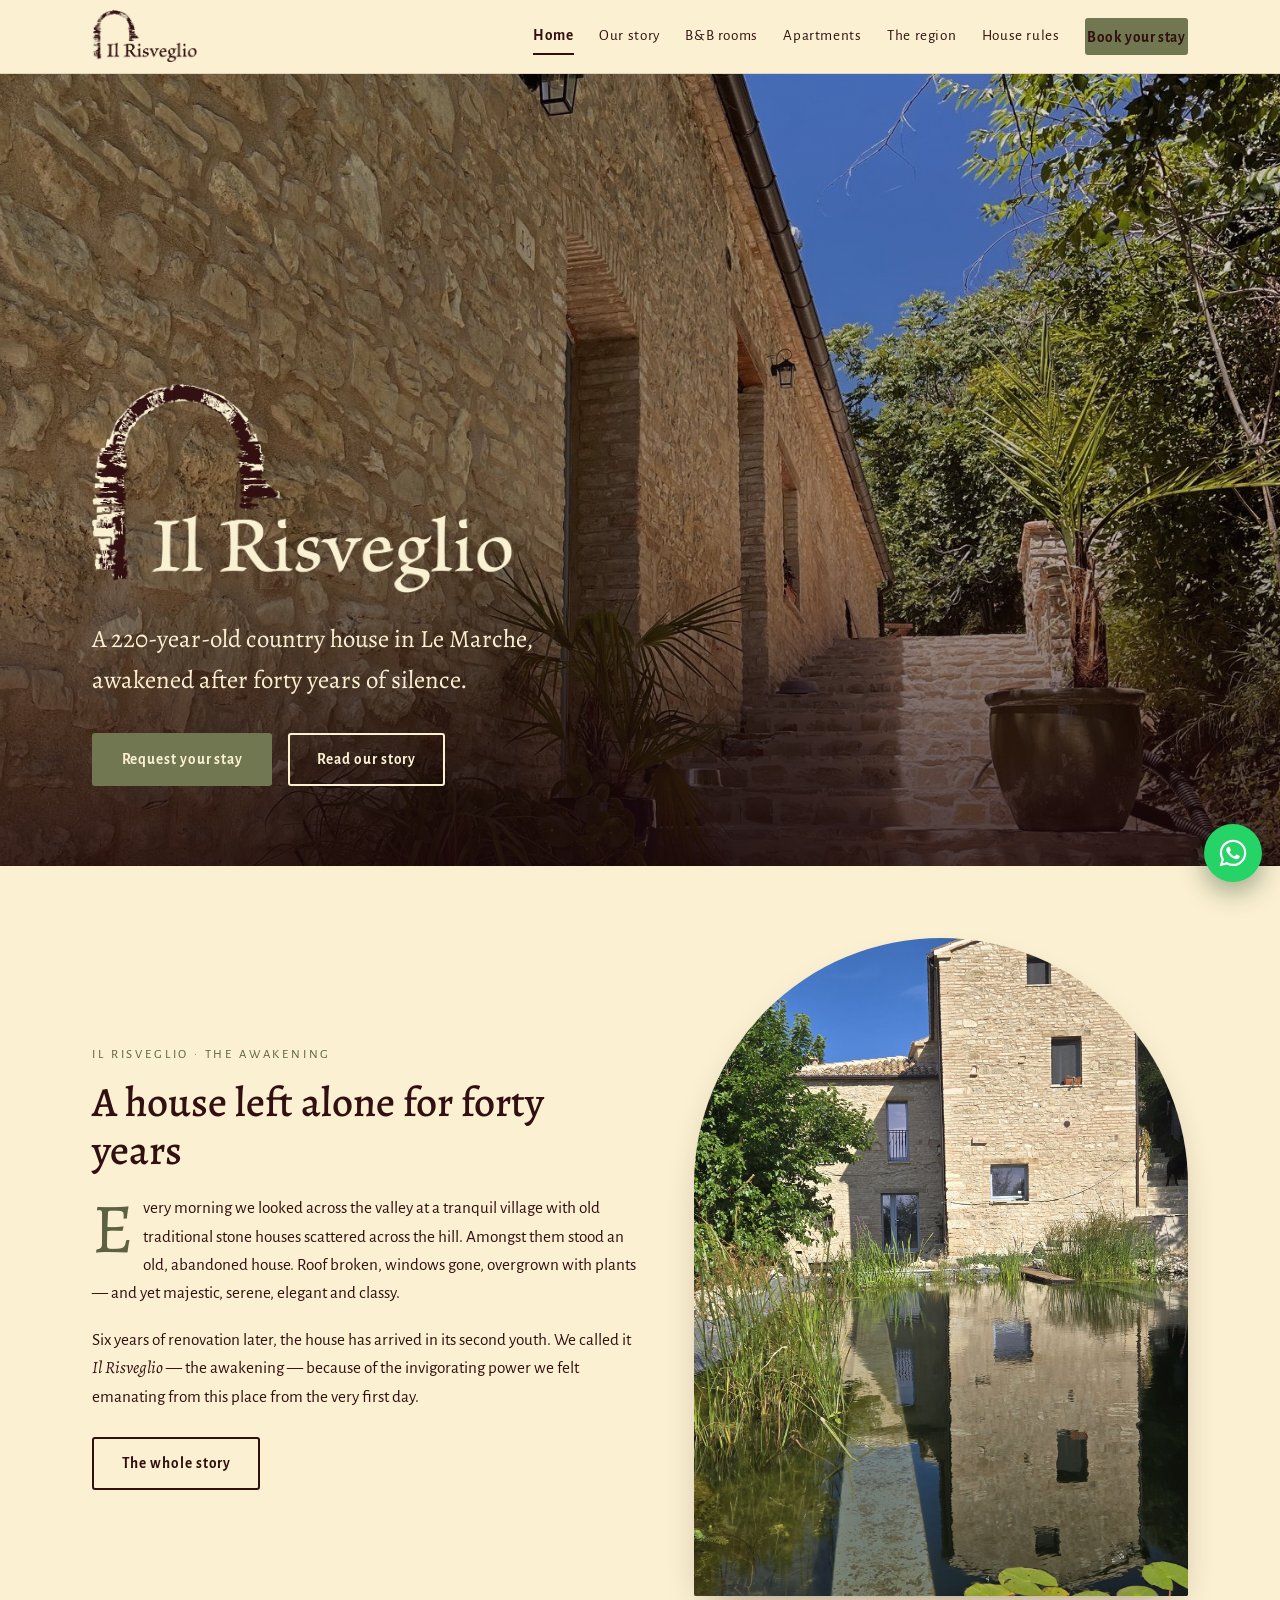
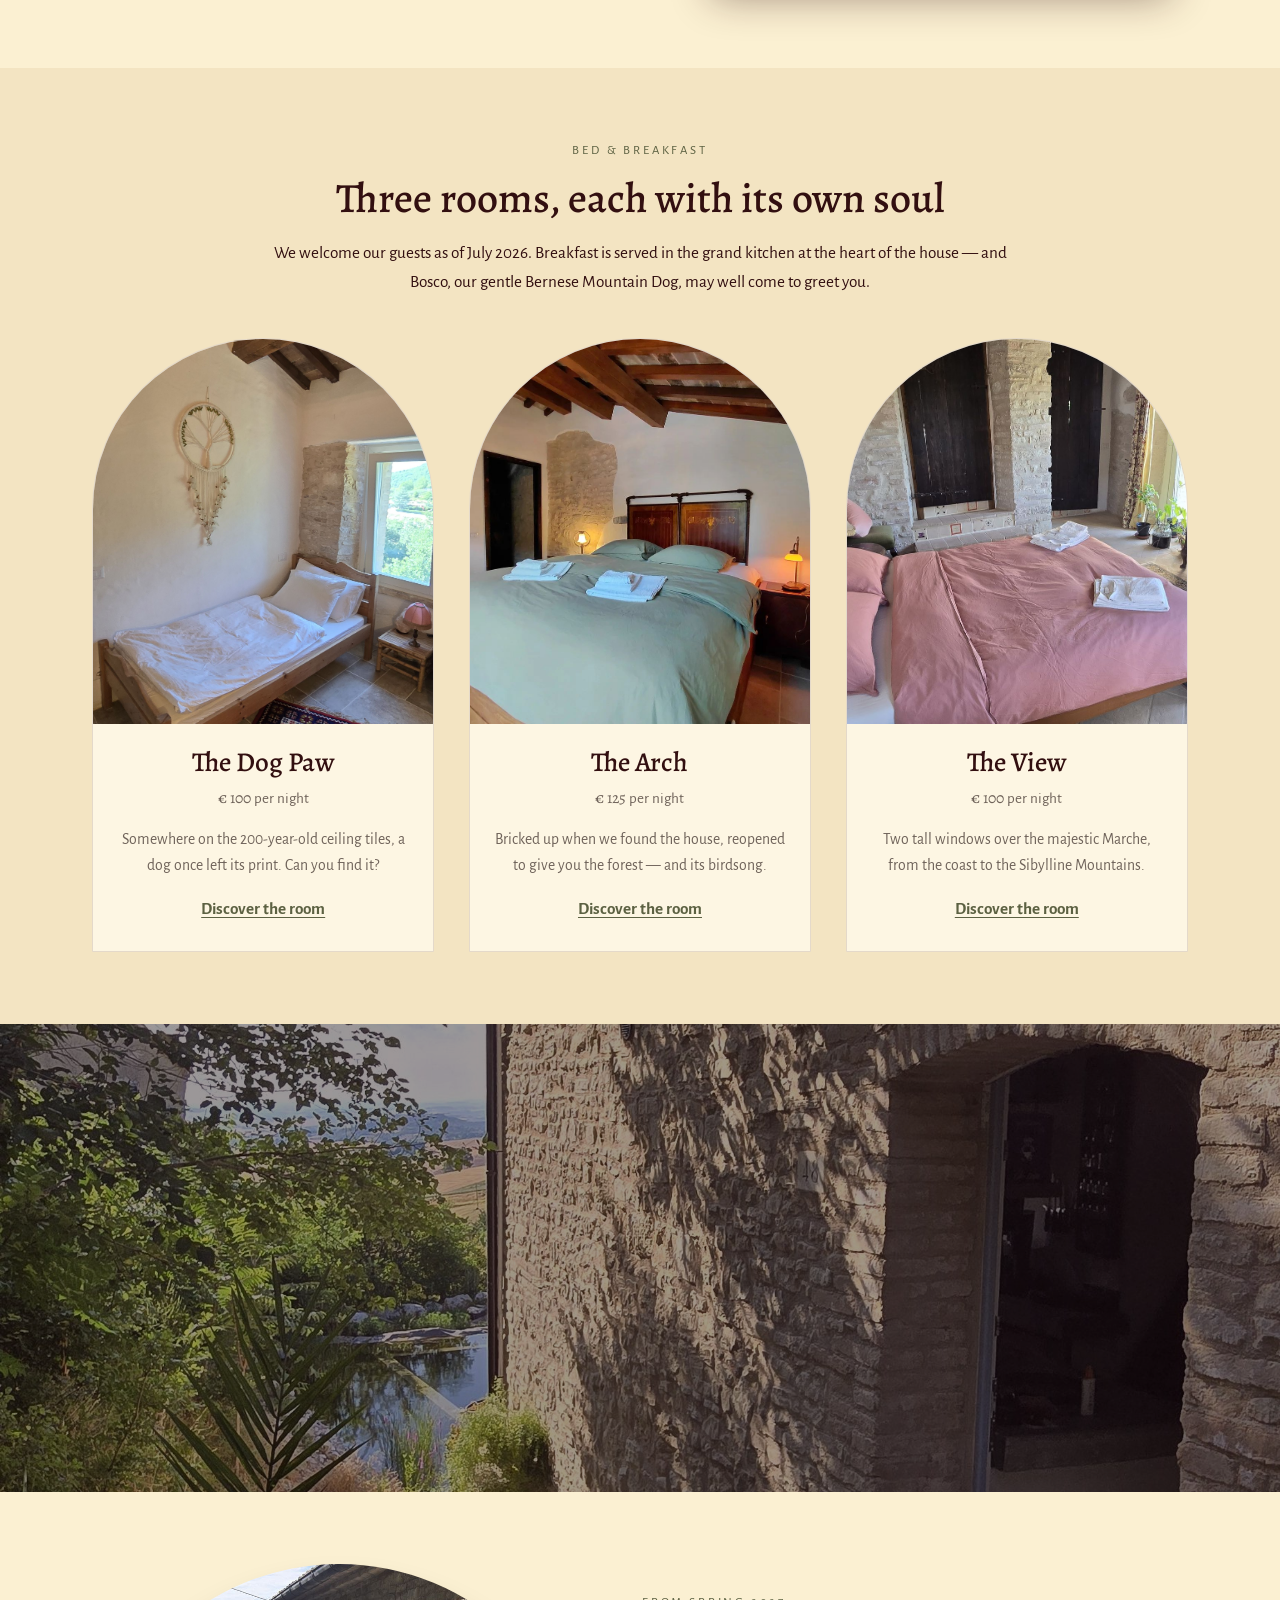
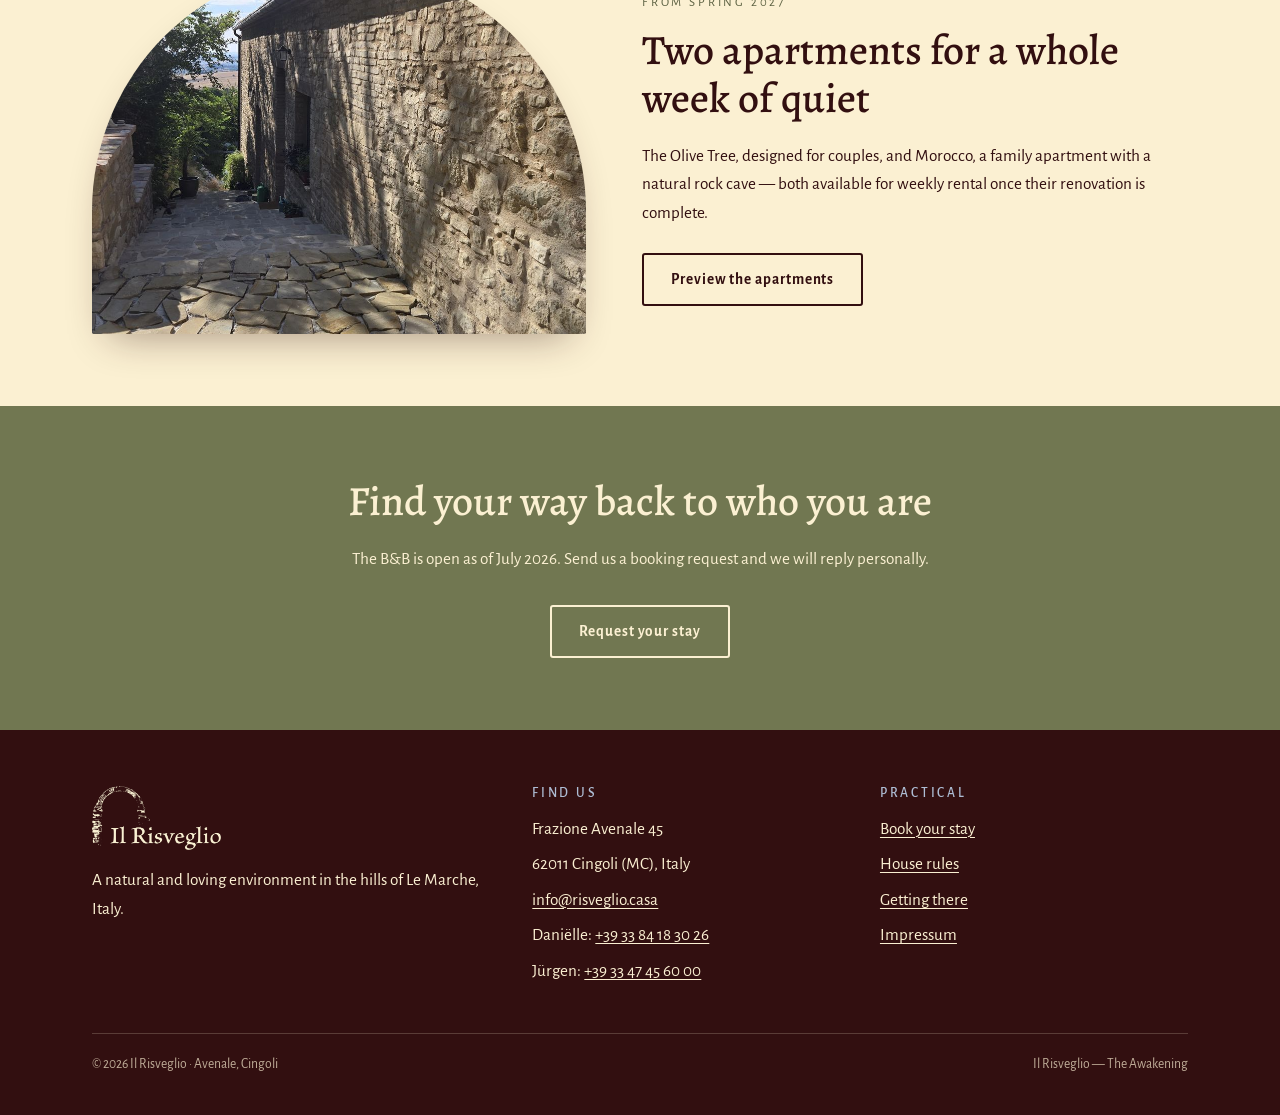
==== index.html @ 03dc3dd7 "Initial site export" ====
<!DOCTYPE html>
<html lang="en">
<head>
<meta charset="UTF-8">
<meta name="viewport" content="width=device-width, initial-scale=1.0">
<title>Il Risveglio — B&amp;B and Country House in Le Marche, Italy</title>
<meta name="description" content="Il Risveglio is a lovingly restored 220-year-old country house in Avenale, Le Marche, Italy. Three B&B rooms, a natural pond and absolute quiet. Opening July 2026.">
<link rel="preconnect" href="https://fonts.googleapis.com">
<link rel="preconnect" href="https://fonts.gstatic.com" crossorigin>
<link href="https://fonts.googleapis.com/css2?family=Alegreya:ital,wght@0,400;0,500;0,700;1,400;1,500&family=Alegreya+Sans:ital,wght@0,400;0,700;1,400&display=swap" rel="stylesheet">
<link rel="stylesheet" href="css/style.css">
<link rel="icon" type="image/png" href="images/logo-dark.png">
</head>
<body>

<header class="site-header">
  <div class="bar">
    <a class="brand" href="index.html" aria-label="Il Risveglio — home">
      <img src="images/logo-dark.png" alt="Il Risveglio">
    </a>
    <button class="nav-toggle" aria-expanded="false" aria-controls="nav">Menu</button>
    <nav class="site-nav" id="nav" aria-label="Main navigation">
      <a href="index.html" aria-current="page">Home</a>
      <a href="story.html">Our story</a>
      <a href="rooms.html">B&amp;B rooms</a>
      <a href="apartments.html">Apartments</a>
      <a href="region.html">The region</a>
      <a href="rules.html">House rules</a>
      <a class="btn btn-solid" href="contact.html">Book your stay</a>
    </nav>
  </div>
</header>

<main>

  <!-- ============ HERO ============ -->
  <section class="hero">
    <div class="bg" style="background-image:url('images/hero-stairs.jpg');background-position:center 42%" role="img" aria-label="The stone staircase along the house of Il Risveglio"></div>
    <div class="inner">
      <img class="logo-large" src="images/logo-light.png" alt="Il Risveglio — the awakening">
      <p class="lead">A 220-year-old country house in Le Marche, awakened after forty years of silence.</p>
      <div class="actions">
        <a class="btn btn-solid" href="contact.html">Request your stay</a>
        <a class="btn btn-ghost" href="story.html">Read our story</a>
      </div>
    </div>
  </section>

  <!-- ============ STORY TEASER ============ -->
  <section class="section">
    <div class="wrap two-col">
      <div class="reveal">
        <p class="eyebrow">Il Risveglio · The Awakening</p>
        <h2>A house left alone for forty years</h2>
        <div class="prose" style="margin-top:1.2rem">
          <p class="dropcap">Every morning we looked across the valley at a tranquil village with old traditional stone houses scattered across the hill. Amongst them stood an old, abandoned house. Roof broken, windows gone, overgrown with plants — and yet majestic, serene, elegant and classy.</p>
          <p>Six years of renovation later, the house has arrived in its second youth. We called it <em>Il Risveglio</em> — the awakening — because of the invigorating power we felt emanating from this place from the very first day.</p>
        </div>
        <p style="margin-top:1.6rem"><a class="btn btn-ink" href="story.html">The whole story</a></p>
      </div>
      <div class="arch reveal">
        <img src="images/house-garden.jpg" alt="The restored stone house of Il Risveglio seen from the garden">
      </div>
    </div>
  </section>

  <!-- ============ ROOMS ============ -->
  <section class="section tint">
    <div class="wrap">
      <div class="narrow" style="text-align:center">
        <p class="eyebrow">Bed &amp; Breakfast</p>
        <h2>Three rooms, each with its own soul</h2>
        <p style="margin-top:1rem">We welcome our guests as of July 2026. Breakfast is served in the grand kitchen at the heart of the house — and Bosco, our gentle Bernese Mountain Dog, may well come to greet you.</p>
      </div>
      <div class="cards">
        <article class="card reveal">
          <img src="images/dogpaw-1.jpg" alt="The Dog Paw room with its 200-year-old tiled ceiling">
          <div class="body">
            <h3>The Dog Paw</h3>
            <p class="price">&euro; 100 <span>per night</span></p>
            <p>Somewhere on the 200-year-old ceiling tiles, a dog once left its print. Can you find it?</p>
            <a href="rooms.html#dog-paw">Discover the room</a>
          </div>
        </article>
        <article class="card reveal">
          <img src="images/arch-2.jpg" alt="The Arch room with its reopened arch looking into the forest">
          <div class="body">
            <h3>The Arch</h3>
            <p class="price">&euro; 125 <span>per night</span></p>
            <p>Bricked up when we found the house, reopened to give you the forest — and its birdsong.</p>
            <a href="rooms.html#the-arch">Discover the room</a>
          </div>
        </article>
        <article class="card reveal">
          <img src="images/view-room-5.jpg" alt="The View room with its double bed under the beamed ceiling">
          <div class="body">
            <h3>The View</h3>
            <p class="price">&euro; 100 <span>per night</span></p>
            <p>Two tall windows over the majestic Marche, from the coast to the Sibylline Mountains.</p>
            <a href="rooms.html#the-view">Discover the room</a>
          </div>
        </article>
      </div>
    </div>
  </section>

  <!-- ============ REGION BAND ============ -->
  <section class="band" style="background-image:url('images/landscape-wide.jpg')">
    <div class="inner reveal">
      <p>“The Marche is simply of a different beauty than Tuscany. Farmland, wild mountains, dense forests and beautiful beaches.”</p>
      <p style="margin-top:1.6rem"><a class="btn btn-ghost" href="region.html">About the region</a></p>
    </div>
  </section>

  <!-- ============ APARTMENTS TEASER ============ -->
  <section class="section">
    <div class="wrap two-col rev">
      <div class="arch landscape reveal">
        <img src="images/house-lawn.jpg" alt="The lawn and grounds of Il Risveglio">
      </div>
      <div class="reveal">
        <p class="eyebrow">From spring 2027</p>
        <h2>Two apartments for a whole week of quiet</h2>
        <p style="margin-top:1.2rem">The Olive Tree, designed for couples, and Morocco, a family apartment with a natural rock cave — both available for weekly rental once their renovation is complete.</p>
        <p style="margin-top:1.6rem"><a class="btn btn-ink" href="apartments.html">Preview the apartments</a></p>
      </div>
    </div>
  </section>

  <!-- ============ CTA ============ -->
  <section class="section olive" style="text-align:center">
    <div class="wrap narrow reveal">
      <h2>Find your way back to who you are</h2>
      <p style="margin:1.2rem 0 2rem">The B&amp;B is open as of July 2026. Send us a booking request and we will reply personally.</p>
      <a class="btn btn-ghost" href="contact.html">Request your stay</a>
    </div>
  </section>

</main>

<footer class="site-footer">
  <div class="wrap">
    <div class="cols">
      <div>
        <img src="images/logo-light.png" alt="Il Risveglio">
        <p>A natural and loving environment in the hills of Le Marche, Italy.</p>
      </div>
      <div>
        <h4>Find us</h4>
        <ul>
          <li>Frazione Avenale 45</li>
          <li>62011 Cingoli (MC), Italy</li>
          <li><a href="mailto:info@risveglio.casa">info@risveglio.casa</a></li>
          <li>Daniëlle: <a href="tel:+393384183026">+39 33 84 18 30 26</a></li>
          <li>Jürgen: <a href="tel:+393347456000">+39 33 47 45 60 00</a></li>
        </ul>
      </div>
      <div>
        <h4>Practical</h4>
        <ul>
          <li><a href="contact.html">Book your stay</a></li>
          <li><a href="rules.html">House rules</a></li>
          <li><a href="region.html#getting-there">Getting there</a></li>
          <li><a href="impressum.html">Impressum</a></li>
        </ul>
      </div>
    </div>
    <div class="fine">
      <span>© 2026 Il Risveglio · Avenale, Cingoli</span>
      <span>Il Risveglio — The Awakening</span>
    </div>
  </div>
</footer>

<a class="wa-float" href="https://wa.me/393384183026?text=Hello%20Il%20Risveglio!%20I%20would%20like%20to%20book%20a%20stay%20from%20...%20to%20...%20Is%20this%20period%20available%3F" target="_blank" rel="noopener" aria-label="Chat with us on WhatsApp"><svg viewBox="0 0 24 24" aria-hidden="true"><path d="M12.04 2c-5.46 0-9.9 4.44-9.9 9.9 0 1.75.46 3.45 1.33 4.95L2 22l5.3-1.39a9.87 9.87 0 0 0 4.74 1.21h.01c5.46 0 9.9-4.44 9.9-9.9 0-2.65-1.03-5.14-2.9-7.01A9.83 9.83 0 0 0 12.04 2Zm0 18.15h-.01a8.2 8.2 0 0 1-4.19-1.15l-.3-.18-3.12.82.83-3.04-.2-.31a8.2 8.2 0 0 1-1.26-4.38c0-4.54 3.7-8.24 8.25-8.24 2.2 0 4.27.86 5.82 2.42a8.18 8.18 0 0 1 2.41 5.83c0 4.54-3.7 8.23-8.23 8.23Zm4.52-6.16c-.25-.13-1.47-.72-1.69-.81-.23-.08-.39-.12-.56.13-.16.24-.64.8-.78.97-.14.16-.29.18-.54.06-.25-.13-1.05-.39-2-1.23-.73-.66-1.23-1.47-1.38-1.72-.14-.24-.01-.38.11-.5.11-.11.25-.29.37-.43.12-.14.16-.25.25-.41.08-.17.04-.31-.02-.43-.06-.13-.56-1.34-.76-1.84-.2-.48-.41-.42-.56-.43l-.48-.01c-.16 0-.43.06-.66.31-.22.24-.86.85-.86 2.07 0 1.22.89 2.4 1.01 2.56.12.17 1.75 2.67 4.23 3.74.59.26 1.05.41 1.41.52.6.19 1.14.16 1.57.1.48-.07 1.47-.6 1.67-1.18.21-.58.21-1.07.15-1.18-.06-.1-.23-.16-.48-.29Z"/></svg></a>

<script src="js/main.js"></script>
</body>
</html>
---- css/style.css ----
/* ============================================================
   Il Risveglio — style.css
   Brand: #320f10 ink · #fbf0d2 cream · #717751 olive
          #6f635a taupe · #aebdd4 sky
   Type:  Alegreya (display) · Alegreya Sans (body)
   ============================================================ */

:root{
  --ink:#320f10;
  --cream:#fbf0d2;
  --cream-deep:#f3e4c2;
  --olive:#717751;
  --olive-dark:#5c6142;
  --taupe:#6f635a;
  --sky:#aebdd4;
  --paper:#fdf6e3;
  --display:"Alegreya", Georgia, serif;
  --body:"Alegreya Sans", "Segoe UI", sans-serif;
  --max:1140px;
}

*{box-sizing:border-box;margin:0;padding:0}
html{scroll-behavior:smooth}
@media (prefers-reduced-motion: reduce){
  html{scroll-behavior:auto}
  *,*::before,*::after{animation:none!important;transition:none!important}
}

body{
  font-family:var(--body);
  font-size:1.075rem;
  line-height:1.65;
  color:var(--ink);
  background:var(--cream);
}

img{max-width:100%;display:block}
a{color:var(--olive-dark);text-decoration-thickness:1px;text-underline-offset:3px}
a:hover{color:var(--ink)}
:focus-visible{outline:3px solid var(--sky);outline-offset:2px}

h1,h2,h3,h4{font-family:var(--display);font-weight:500;line-height:1.15;color:var(--ink)}
h1{font-size:clamp(2.2rem,5vw,3.6rem)}
h2{font-size:clamp(1.8rem,3.6vw,2.6rem)}
h3{font-size:clamp(1.35rem,2.4vw,1.7rem)}

.eyebrow{
  font-family:var(--body);
  font-size:.8rem;
  letter-spacing:.22em;
  text-transform:uppercase;
  color:var(--olive-dark);
  margin-bottom:.9rem;
}

.wrap{max-width:var(--max);margin:0 auto;padding:0 1.4rem}
.narrow{max-width:760px;margin:0 auto}

/* --- double rule motif (old Italian print) --- */
.rule{
  border:0;height:7px;margin:2.2rem auto;width:120px;
  border-top:1px solid var(--taupe);
  border-bottom:3px double var(--taupe);
  opacity:.55;
}

/* ============================ header ============================ */
.site-header{
  position:sticky;top:0;z-index:50;
  background:rgba(251,240,210,.94);
  backdrop-filter:blur(6px);
  border-bottom:1px solid rgba(50,15,16,.12);
}
.site-header .bar{
  max-width:var(--max);margin:0 auto;padding:.65rem 1.4rem;
  display:flex;align-items:center;justify-content:space-between;gap:1rem;
}
.brand img{height:52px;width:auto}
.site-nav{display:flex;gap:1.6rem;align-items:center;flex-wrap:wrap}
.site-nav a{
  font-family:var(--body);font-size:.95rem;letter-spacing:.04em;
  text-decoration:none;color:var(--ink);padding:.3rem 0;
  border-bottom:2px solid transparent;
}
.site-nav a:hover{border-bottom-color:var(--olive)}
.site-nav a[aria-current="page"]{border-bottom-color:var(--ink);font-weight:700}
.site-nav .btn{border-bottom:0}
.nav-toggle{
  display:none;background:none;border:1px solid var(--ink);
  font:inherit;color:var(--ink);padding:.35rem .8rem;border-radius:4px;cursor:pointer;
}

/* ============================ buttons ============================ */
.btn{
  display:inline-block;
  font-family:var(--body);font-size:.95rem;font-weight:700;letter-spacing:.06em;
  padding:.75rem 1.7rem;border-radius:3px;
  text-decoration:none;cursor:pointer;border:2px solid transparent;
  transition:background .2s,color .2s,border-color .2s;
}
.btn-solid{background:var(--olive);color:var(--cream)}
.btn-solid:hover{background:var(--olive-dark);color:var(--cream)}
.btn-ghost{border-color:var(--cream);color:var(--cream)}
.btn-ghost:hover{background:var(--cream);color:var(--ink)}
.btn-ink{border-color:var(--ink);color:var(--ink)}
.btn-ink:hover{background:var(--ink);color:var(--cream)}

/* ============================ hero ============================ */
.hero{
  position:relative;min-height:88vh;
  display:flex;align-items:flex-end;
  color:var(--cream);
  background:var(--ink);
}
.hero .bg{
  position:absolute;inset:0;
  background-size:cover;background-position:center;
  filter:saturate(.96);
}
.hero::after{
  content:"";position:absolute;inset:0;
  background:linear-gradient(to top, rgba(30,9,10,.82) 0%, rgba(30,9,10,.25) 45%, rgba(30,9,10,.15) 100%);
}
.hero .inner{
  position:relative;z-index:2;
  max-width:var(--max);margin:0 auto;width:100%;
  padding:4.5rem 1.4rem 5rem;
}
.hero .logo-large{width:min(420px,70vw);margin-bottom:1.6rem}
.hero p.lead{
  font-family:var(--display);font-size:clamp(1.15rem,2.4vw,1.55rem);
  max-width:34ch;margin-bottom:2rem;color:var(--cream);
}
.hero .actions{display:flex;gap:1rem;flex-wrap:wrap}

/* page hero (subpages) */
.page-hero{
  position:relative;background:var(--ink);color:var(--cream);
  padding:4.5rem 0 3.5rem;overflow:hidden;
}
.page-hero.with-img{min-height:46vh;display:flex;align-items:flex-end;padding-bottom:2.8rem}
.page-hero .bg{position:absolute;inset:0;background-size:cover;background-position:center;opacity:.55}
.page-hero::after{content:"";position:absolute;inset:0;background:linear-gradient(to top,rgba(30,9,10,.85),rgba(30,9,10,.2))}
.page-hero .inner{position:relative;z-index:2}
.page-hero h1{color:var(--cream)}
.page-hero .eyebrow{color:var(--sky)}

/* ============================ sections ============================ */
.section{padding:4.5rem 0}
.section.tint{background:var(--cream-deep)}
.section.dark{background:var(--ink);color:var(--cream)}
.section.dark h2,.section.dark h3{color:var(--cream)}
.section.dark .eyebrow{color:var(--sky)}
.section.olive{background:var(--olive);color:var(--cream)}
.section.olive h2{color:var(--cream)}

.two-col{
  display:grid;grid-template-columns:1.05fr .95fr;
  gap:3.5rem;align-items:center;
}
.two-col.rev{grid-template-columns:.95fr 1.05fr}

/* --- the arch: signature image frame --- */
.arch{
  border-radius:999px 999px 6px 6px;
  overflow:hidden;
  box-shadow:0 18px 40px -18px rgba(50,15,16,.45);
}
.arch img{width:100%;height:100%;object-fit:cover;aspect-ratio:3/4}
.arch.landscape img{aspect-ratio:4/3}

/* drop cap for story prose */
.prose p{margin-bottom:1.15rem}
.prose .dropcap::first-letter{
  font-family:var(--display);
  float:left;font-size:4.4rem;line-height:.82;
  padding:.35rem .55rem 0 0;color:var(--olive-dark);
}
.prose em{font-family:var(--display)}

blockquote.pull{
  font-family:var(--display);
  font-size:clamp(1.3rem,2.6vw,1.7rem);
  line-height:1.4;color:var(--olive-dark);
  border-left:3px double var(--olive);
  padding-left:1.4rem;margin:2.2rem 0;
}

/* ============================ room cards ============================ */
.cards{display:grid;grid-template-columns:repeat(3,1fr);gap:2.2rem;margin-top:2.6rem}
.card{
  background:var(--paper);
  border:1px solid rgba(50,15,16,.12);
  border-radius:999px 999px 8px 8px;
  overflow:hidden;
  display:flex;flex-direction:column;
  transition:transform .25s ease,box-shadow .25s ease;
}
.card:hover{transform:translateY(-5px);box-shadow:0 22px 45px -20px rgba(50,15,16,.4)}
.card img{aspect-ratio:3/3.4;object-fit:cover;width:100%}
.card .body{padding:1.4rem 1.5rem 1.7rem;text-align:center}
.card .body h3{margin-bottom:.5rem}
.card .body p{font-size:.98rem;color:var(--taupe);margin-bottom:1rem}
.card .body a{font-weight:700}

/* ============================ room detail ============================ */
.room{padding:4.2rem 0;border-bottom:3px double rgba(50,15,16,.18)}
.room:last-of-type{border-bottom:0}
.room .head{display:flex;align-items:baseline;gap:1.2rem;flex-wrap:wrap;margin-bottom:1.2rem}
.room .invite{
  font-family:var(--display);font-style:italic;
  color:var(--olive-dark);font-size:1.15rem;
  margin:1.2rem 0 1.8rem;
}
.gallery{display:grid;grid-template-columns:repeat(3,1fr);gap:.9rem}
.gallery a{display:block;border-radius:5px;overflow:hidden}
.gallery a:first-child{grid-column:span 2;grid-row:span 2}
.gallery img{width:100%;height:100%;object-fit:cover;aspect-ratio:4/3;transition:transform .3s}
.gallery a:hover img{transform:scale(1.04)}
.gallery a:first-child img{aspect-ratio:auto;height:100%}

/* ============================ lightbox ============================ */
.lightbox{
  position:fixed;inset:0;z-index:100;
  background:rgba(30,9,10,.93);
  display:none;align-items:center;justify-content:center;
  padding:2.5rem;
}
.lightbox.open{display:flex}
.lightbox img{max-width:92vw;max-height:86vh;border-radius:4px}
.lightbox button{
  position:absolute;background:none;border:0;color:var(--cream);
  font-size:2.4rem;cursor:pointer;padding:1rem;line-height:1;
}
.lightbox .close{top:.6rem;right:1rem}
.lightbox .prev{left:.6rem;top:50%;transform:translateY(-50%)}
.lightbox .next{right:.6rem;top:50%;transform:translateY(-50%)}

/* ============================ rules ============================ */
.rule-item{margin-bottom:2.4rem}
.rule-item h3{margin-bottom:.6rem}
.rule-item h3::before{content:"— ";color:var(--olive)}

/* ============================ room facilities ============================ */
.price{
  font-family:var(--display);font-size:1.5rem;color:var(--olive-dark);
  margin:.2rem 0 .8rem;
}
.price span{font-size:.95rem;font-family:var(--body);color:var(--taupe)}
.card .price{font-size:1.15rem;margin:.1rem 0 .7rem}

.facilities{margin-top:2.4rem}
.facilities h4{
  font-family:var(--body);font-size:.8rem;letter-spacing:.22em;
  text-transform:uppercase;color:var(--olive-dark);margin-bottom:1rem;
}
.fac-grid{
  list-style:none;
  display:grid;grid-template-columns:repeat(3,1fr);gap:.2rem 2rem;
}
.fac-grid li{
  display:flex;align-items:center;gap:.65rem;
  font-size:.95rem;padding:.5rem .1rem;
  border-bottom:1px dashed rgba(50,15,16,.14);
}
.fac-grid svg{width:21px;height:21px;flex:none;stroke:var(--olive-dark);fill:none;stroke-width:1.7;stroke-linecap:round;stroke-linejoin:round}
.fac-grid .state{margin-left:auto;font-weight:700;flex:none}
.fac-grid li.yes .state{color:#3e7a3e}
.fac-grid li.no{opacity:.5}
.fac-grid li.no .state{color:#a04545}
.fac-grid li.req .state{color:#a97b2f;font-size:.78rem;letter-spacing:.05em;text-transform:uppercase}

/* ============================ contact options ============================ */
.contact-grid{
  display:grid;grid-template-columns:repeat(3,1fr);gap:2rem;margin-top:2.6rem;
}
.contact-card{
  background:var(--paper);
  border:1px solid rgba(50,15,16,.12);
  border-radius:999px 999px 8px 8px;
  padding:2.6rem 1.6rem 2.2rem;
  text-align:center;
  display:flex;flex-direction:column;align-items:center;gap:.9rem;
  box-shadow:0 18px 40px -22px rgba(50,15,16,.35);
}
.contact-card .icon{
  width:64px;height:64px;border-radius:50%;
  background:var(--olive);color:var(--cream);
  display:flex;align-items:center;justify-content:center;
}
.contact-card .icon svg{width:30px;height:30px;fill:currentColor}
.contact-card h3{font-size:1.4rem}
.contact-card p{color:var(--taupe);font-size:.98rem}
.contact-card .btn{margin-top:auto}
.contact-card ul{list-style:none;margin-top:.2rem}
.contact-card li{margin-bottom:.4rem}

/* ============================ WhatsApp float ============================ */
.wa-float{
  position:fixed;right:1.1rem;bottom:1.1rem;z-index:60;
  width:58px;height:58px;border-radius:50%;
  background:#25D366;
  display:flex;align-items:center;justify-content:center;
  box-shadow:0 10px 26px rgba(20,60,30,.4);
  transition:transform .2s ease;
}
.wa-float:hover{transform:scale(1.08)}
.wa-float svg{width:32px;height:32px;fill:#fff}
@supports (padding:max(0px)){
  .wa-float{
    bottom:max(1.1rem, env(safe-area-inset-bottom));
    right:max(1.1rem, env(safe-area-inset-right));
  }
}

/* ============================ region / map ============================ */
.map-frame{
  border:0;width:100%;height:420px;border-radius:8px;
  box-shadow:0 18px 40px -20px rgba(50,15,16,.4);
}

/* full-bleed photo band */
.band{
  position:relative;min-height:52vh;
  background-size:cover;background-position:center;
  display:flex;align-items:center;justify-content:center;
  color:var(--cream);text-align:center;
}
.band::after{content:"";position:absolute;inset:0;background:rgba(30,9,10,.42)}
.band .inner{position:relative;z-index:2;padding:3rem 1.4rem;max-width:800px}
.band .inner p{font-family:var(--display);font-size:clamp(1.3rem,3vw,2rem);line-height:1.4}

/* coming soon block (apartments) */
.soon{
  border-radius:999px 999px 6px 6px;
  background:linear-gradient(160deg,var(--taupe),var(--olive));
  color:var(--cream);
  aspect-ratio:3/4;
  display:flex;align-items:center;justify-content:center;
  text-align:center;padding:2rem;
  font-family:var(--display);font-size:1.25rem;font-style:italic;
}

/* ============================ footer ============================ */
.site-footer{background:var(--ink);color:var(--cream);padding:3.5rem 0 2.5rem}
.site-footer .cols{
  display:grid;grid-template-columns:1.3fr 1fr 1fr;gap:2.5rem;align-items:start;
}
.site-footer img{height:64px;width:auto;margin-bottom:1rem}
.site-footer h4{color:var(--sky);font-family:var(--body);font-size:.85rem;
  letter-spacing:.2em;text-transform:uppercase;margin-bottom:.8rem}
.site-footer a{color:var(--cream)}
.site-footer ul{list-style:none}
.site-footer li{margin-bottom:.45rem}
.site-footer .fine{
  margin-top:2.5rem;padding-top:1.2rem;
  border-top:1px solid rgba(251,240,210,.2);
  font-size:.85rem;color:rgba(251,240,210,.7);
  display:flex;justify-content:space-between;gap:1rem;flex-wrap:wrap;
}

/* reveal on scroll */
.reveal{opacity:0;transform:translateY(24px);transition:opacity .7s ease,transform .7s ease}
.reveal.in{opacity:1;transform:none}

/* ============================ responsive ============================ */
@media (max-width:900px){
  body{font-size:1.02rem}
  .section{padding:3rem 0}
  .room{padding:3rem 0}
  .two-col,.two-col.rev{grid-template-columns:1fr;gap:2rem}
  .cards{grid-template-columns:1fr;max-width:420px;margin-left:auto;margin-right:auto;gap:1.8rem}
  .contact-grid{grid-template-columns:1fr;max-width:420px;margin-left:auto;margin-right:auto}
  .site-footer .cols{grid-template-columns:1fr;gap:2rem}
  .gallery{grid-template-columns:1fr 1fr}
  .gallery a:first-child{grid-column:span 2;grid-row:auto}
  .fac-grid{grid-template-columns:1fr}
  .map-frame{height:320px}
  .band{min-height:42vh}

  .hero{min-height:82vh;min-height:82svh}
  .hero .inner{padding:3rem 1.2rem 4rem}
  .hero .logo-large{width:min(320px,78vw)}
  .page-hero{padding:3.2rem 0 2.4rem}
  .page-hero.with-img{min-height:38vh;min-height:38svh}

  .nav-toggle{display:block}
  .site-nav{
    display:none;position:absolute;top:100%;left:0;right:0;
    background:var(--cream);border-bottom:1px solid rgba(50,15,16,.15);
    flex-direction:column;padding:1.2rem 1.4rem;gap:.2rem;align-items:stretch;
  }
  .site-nav.open{display:flex}
  .site-nav a{font-size:1.08rem;padding:.7rem .2rem;border-bottom:1px solid rgba(50,15,16,.08)}
  .site-nav a[aria-current="page"]{border-bottom:1px solid rgba(50,15,16,.08);color:var(--olive-dark)}
  .site-nav .btn{margin-top:.8rem;text-align:center;border-bottom:0}

  .btn{padding:.85rem 1.6rem}
  .wa-float{width:54px;height:54px}
  .wa-float svg{width:29px;height:29px}
}
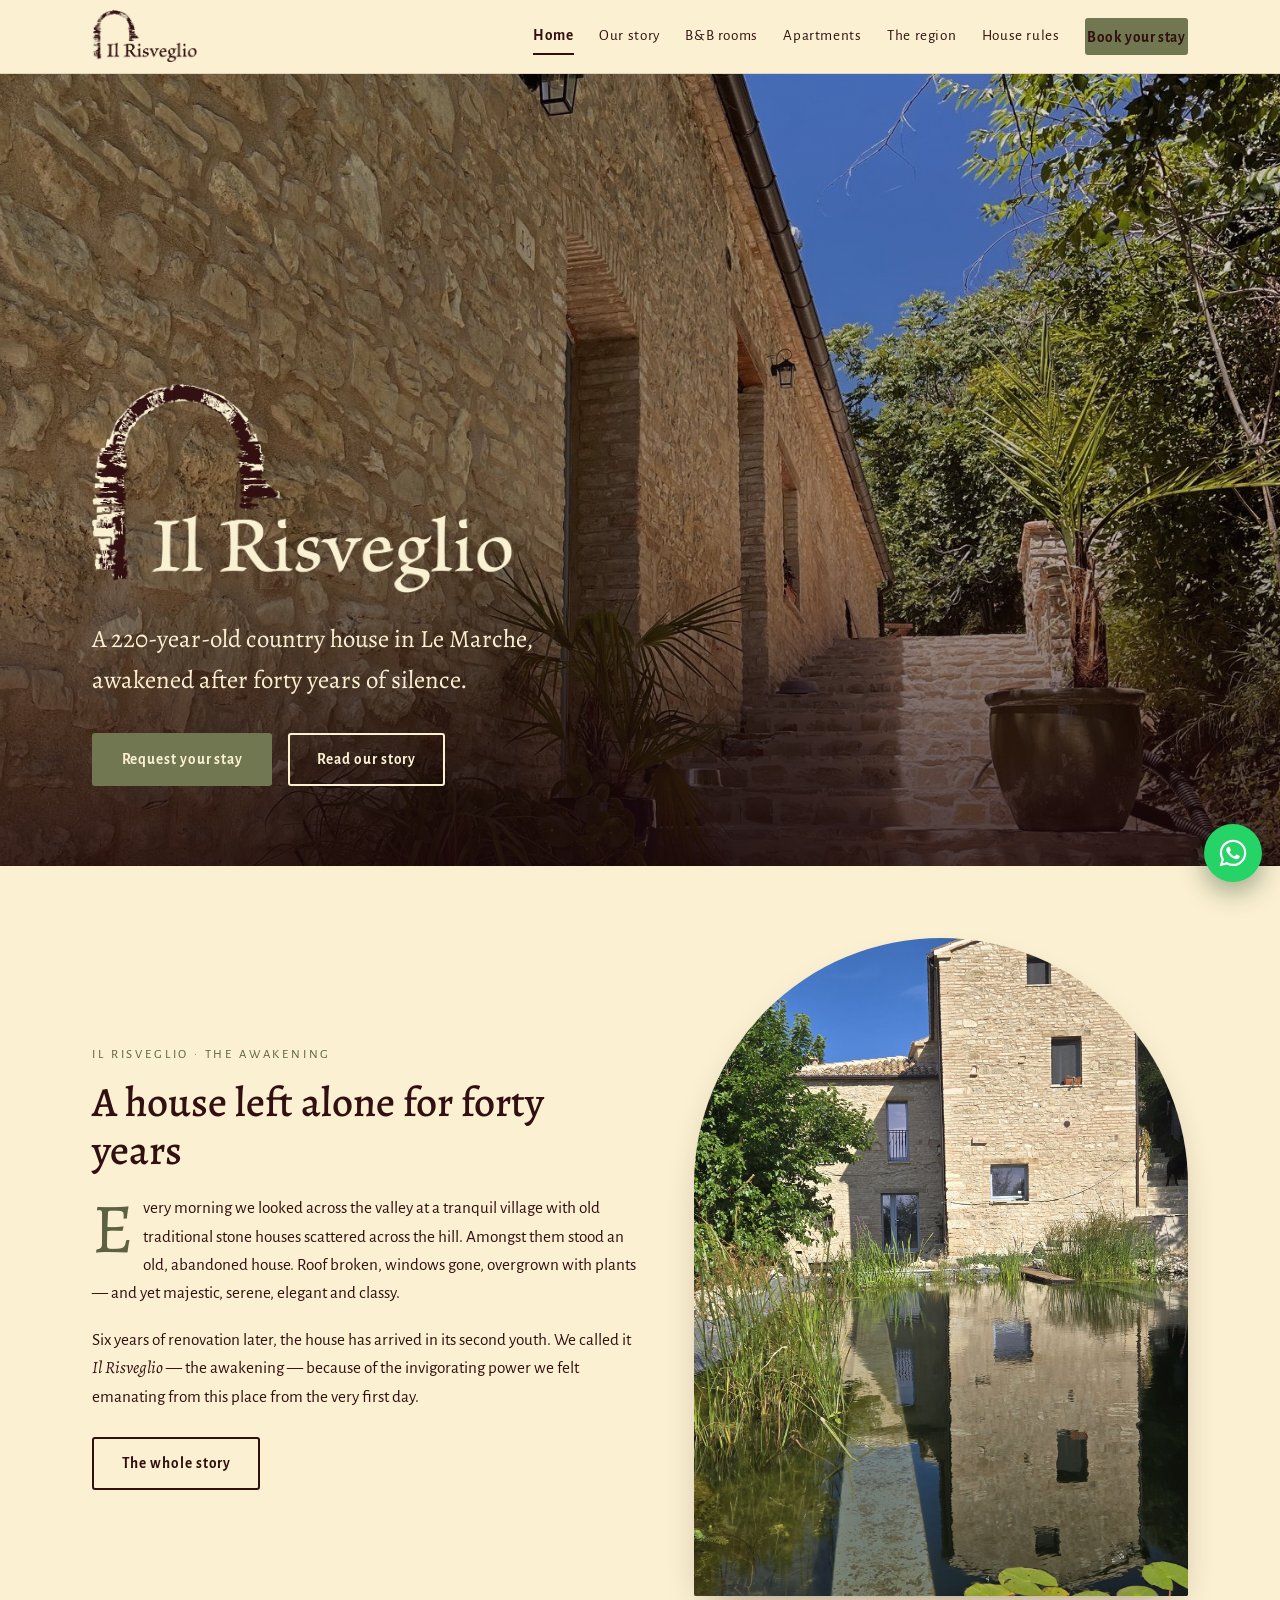
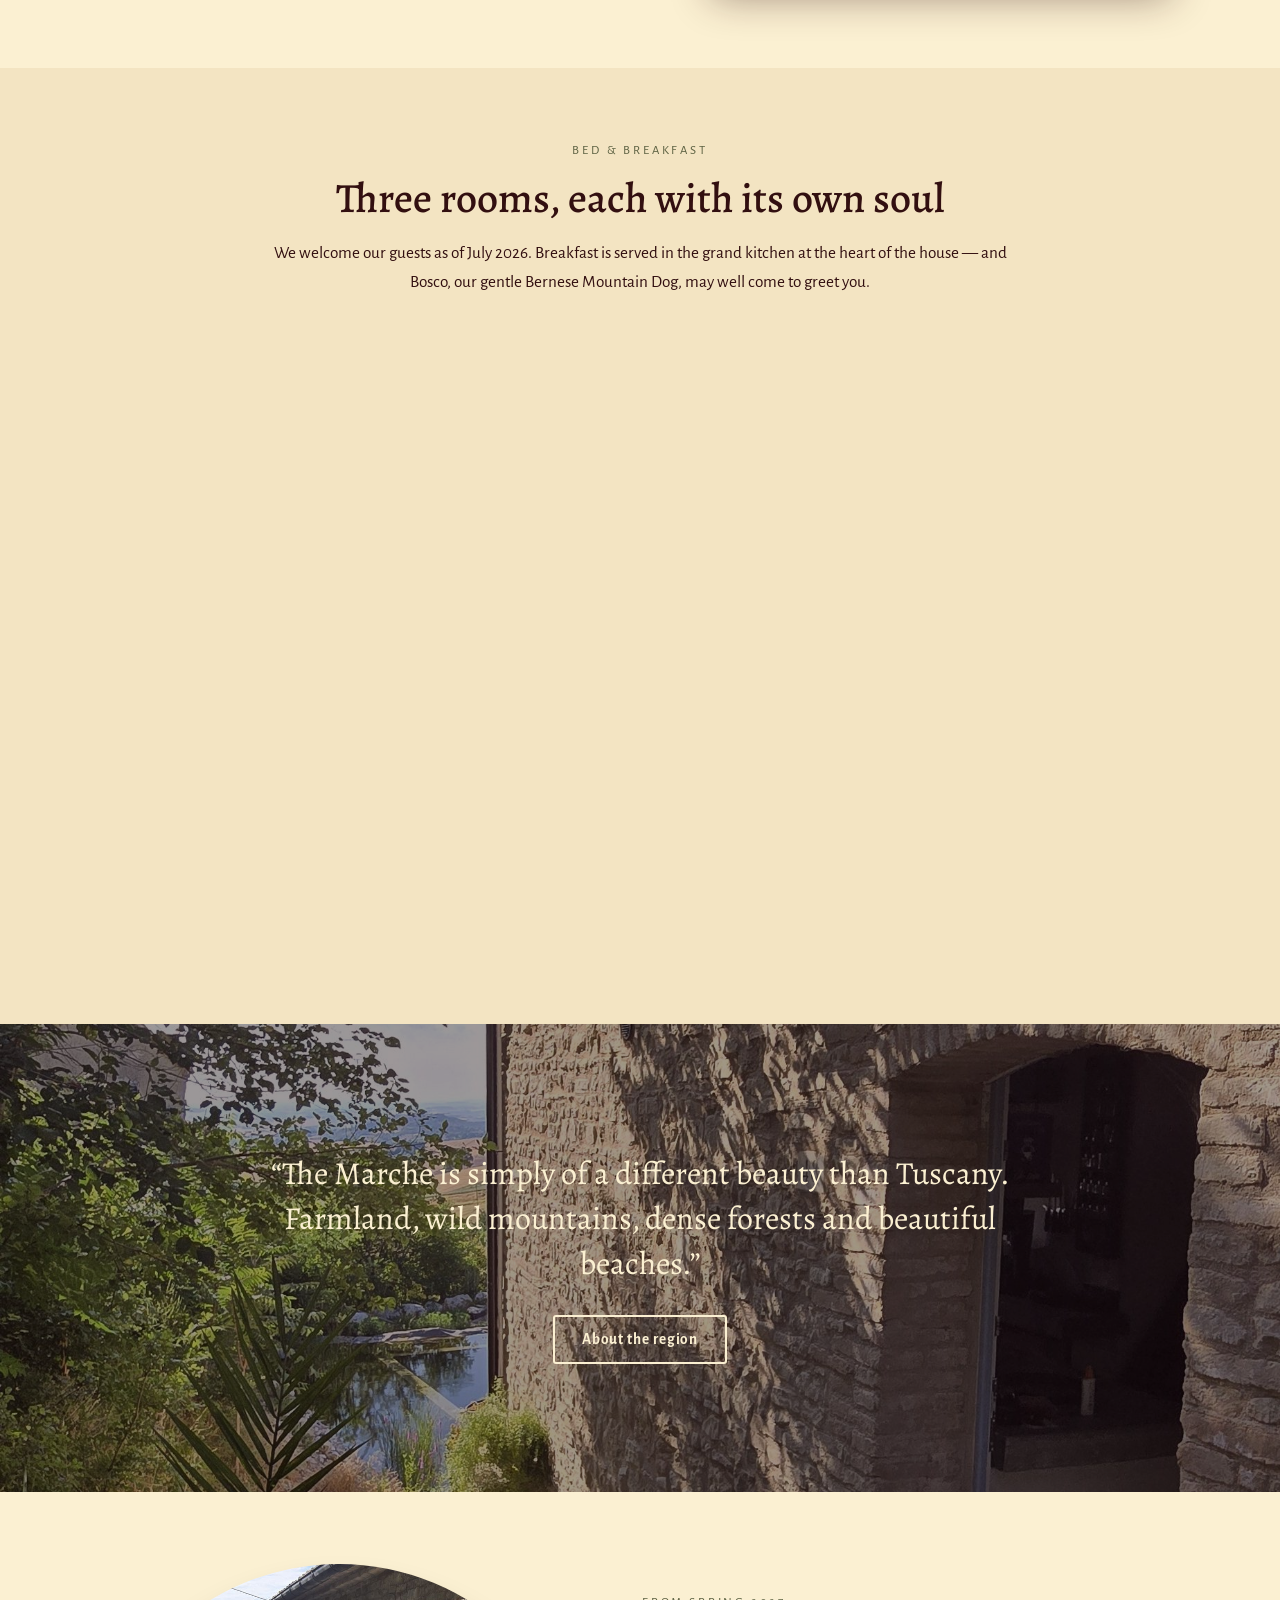
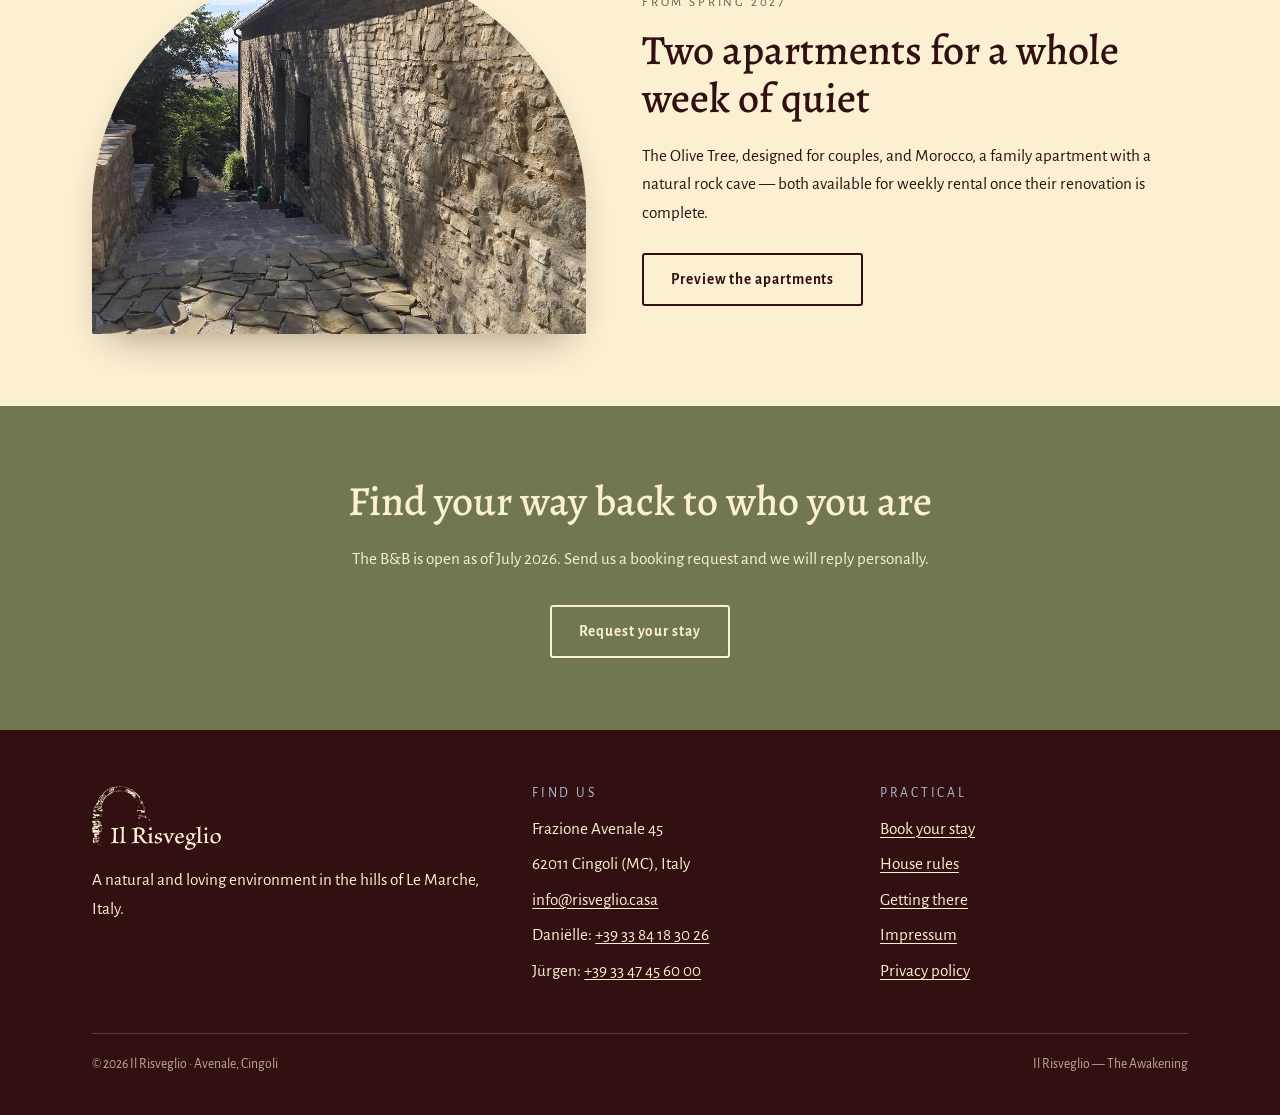
==== commit 9ea07438: "Self-host fonts, add privacy policy, fix unescaped ampersands Google Fonts was loaded directly from " ====
--- a/index.html
+++ b/index.html
@@ -4,10 +4,7 @@
 <meta charset="UTF-8">
 <meta name="viewport" content="width=device-width, initial-scale=1.0">
 <title>Il Risveglio — B&amp;B and Country House in Le Marche, Italy</title>
-<meta name="description" content="Il Risveglio is a lovingly restored 220-year-old country house in Avenale, Le Marche, Italy. Three B&B rooms, a natural pond and absolute quiet. Opening July 2026.">
-<link rel="preconnect" href="https://fonts.googleapis.com">
-<link rel="preconnect" href="https://fonts.gstatic.com" crossorigin>
-<link href="https://fonts.googleapis.com/css2?family=Alegreya:ital,wght@0,400;0,500;0,700;1,400;1,500&family=Alegreya+Sans:ital,wght@0,400;0,700;1,400&display=swap" rel="stylesheet">
+<meta name="description" content="Il Risveglio is a lovingly restored 220-year-old country house in Avenale, Le Marche, Italy. Three B&amp;B rooms, a natural pond and absolute quiet. Opening July 2026.">
 <link rel="stylesheet" href="css/style.css">
 <link rel="icon" type="image/png" href="images/logo-dark.png">
 </head>
@@ -162,6 +159,7 @@
           <li><a href="rules.html">House rules</a></li>
           <li><a href="region.html#getting-there">Getting there</a></li>
           <li><a href="impressum.html">Impressum</a></li>
+          <li><a href="privacy.html">Privacy policy</a></li>
         </ul>
       </div>
     </div>
--- a/css/style.css
+++ b/css/style.css
@@ -17,6 +17,28 @@
   --display:"Alegreya", Georgia, serif;
   --body:"Alegreya Sans", "Segoe UI", sans-serif;
   --max:1140px;
+}
+
+/* self-hosted fonts (previously loaded from Google Fonts) */
+@font-face{
+  font-family:"Alegreya";font-style:normal;font-weight:400 700;font-display:swap;
+  src:url("../fonts/alegreya-regular.woff2") format("woff2");
+}
+@font-face{
+  font-family:"Alegreya";font-style:italic;font-weight:400 500;font-display:swap;
+  src:url("../fonts/alegreya-italic.woff2") format("woff2");
+}
+@font-face{
+  font-family:"Alegreya Sans";font-style:normal;font-weight:400;font-display:swap;
+  src:url("../fonts/alegreya-sans-regular.woff2") format("woff2");
+}
+@font-face{
+  font-family:"Alegreya Sans";font-style:normal;font-weight:700;font-display:swap;
+  src:url("../fonts/alegreya-sans-bold.woff2") format("woff2");
+}
+@font-face{
+  font-family:"Alegreya Sans";font-style:italic;font-weight:400;font-display:swap;
+  src:url("../fonts/alegreya-sans-italic.woff2") format("woff2");
 }
 
 *{box-sizing:border-box;margin:0;padding:0}
